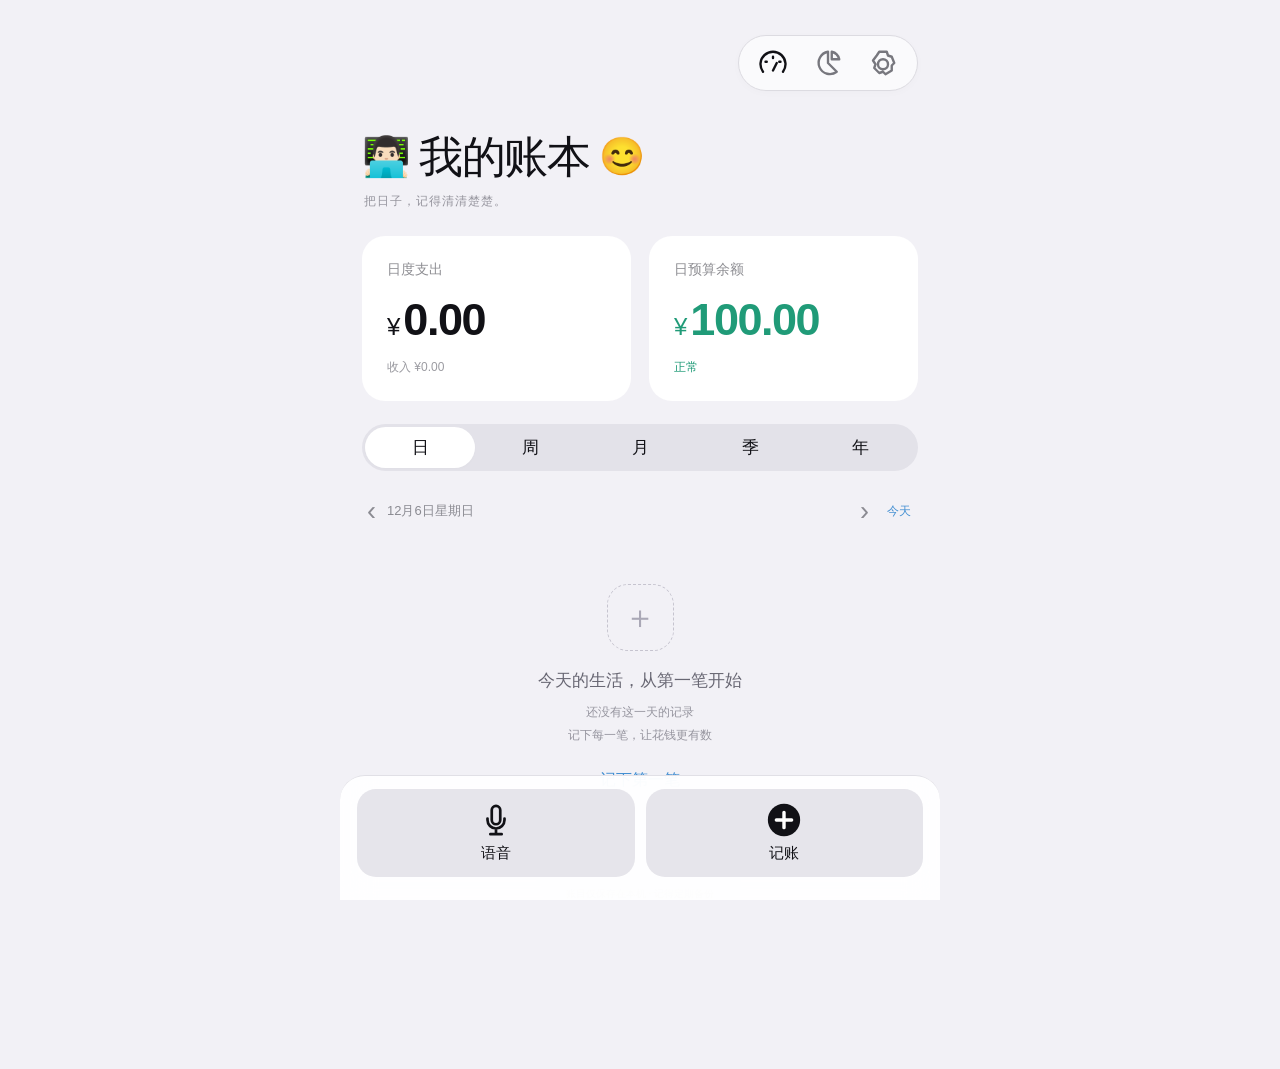
==== qingji/index.html @ 0b360a94 "Publish Qingji offline ledger PWA at /qingji/" ====
<!doctype html><html lang="zh-CN"><head><meta charset="utf-8"><meta name="viewport" content="width=device-width,initial-scale=1,viewport-fit=cover"><meta name="theme-color" content="#f2f1f6"><meta name="apple-mobile-web-app-capable" content="yes"><meta name="apple-mobile-web-app-status-bar-style" content="default"><meta name="apple-mobile-web-app-title" content="轻记"><meta name="description" content="轻记，简单好用的个人记账本。记录收支、管理预算，离线也能记。"><link rel="manifest" href="./manifest.webmanifest"><link rel="apple-touch-icon" href="./icon-192.png"><link rel="icon" href="./icon.svg"><link rel="stylesheet" href="./style.css"><title>轻记 · 记账本</title></head><body>
<main class="app"><nav class="toolbar" aria-label="工具"><button id="home" class="active" aria-label="账本"></button><button id="stats" aria-label="统计"></button><button id="settings" aria-label="设置"></button></nav><header><div class="identity"><span class="avatar">👨🏻‍💻</span><h1 id="name">我的账本</h1><span class="smile">😊</span></div><p class="subtitle">把日子，记得清清楚楚。</p></header>
<section id="ledger"><div class="cards"><article class="card"><span id="expenseLabel">日度支出</span><div class="money"><small>¥</small><strong id="expense">0.00</strong></div><p id="income">收入 ¥0.00</p></article><article class="card balance"><span id="budgetLabel">日预算余额</span><div class="money"><small>¥</small><strong id="remaining">100.00</strong></div><p id="budgetStatus">正常</p></article></div><div class="segments" id="periods" aria-label="统计周期"><button data-period="day" class="selected">日</button><button data-period="week">周</button><button data-period="month">月</button><button data-period="quarter">季</button><button data-period="year">年</button></div><div class="datebar"><button id="prev" aria-label="上一个日期">‹</button><label><input id="anchor" type="date" min="1900-01-01" max="2100-12-31"><span id="dateLabel"></span></label><button id="next" aria-label="下一个日期">›</button><button id="today">今天</button></div><section id="records" aria-live="polite"></section></section>
<section id="report" hidden><div class="report-head"><h2>收支统计</h2><p id="reportRange"></p></div><div class="cards"><article class="card"><span>总支出</span><div class="money"><small>¥</small><strong id="reportExpense">0.00</strong></div></article><article class="card balance"><span>总收入</span><div class="money"><small>¥</small><strong id="reportIncome">0.00</strong></div></article></div><h3>支出分类</h3><div id="chart"></div><p class="muted">统计周期与账本首页的选择一致</p></section>
<footer class="dock"><button id="voice"><span id="voiceIcon"></span><b>语音</b></button><button id="add"><span id="addIcon"></span><b>记账</b></button></footer><p class="local-note">账目仅保存在本机 · 记得定期备份</p></main>
<dialog id="entryDialog" class="sheet"><div class="handle"></div><form id="entryForm"><div class="sheet-title"><button type="button" id="cancelTop" class="text-button">取消</button><h2 id="entryTitle">记一笔</h2><button type="button" id="delete" class="text-button danger" hidden>删除</button><span id="titleSpacer"></span></div><div class="amount-line"><span id="typeLabel">支出</span><span class="yen">¥</span><input id="amount" aria-label="金额" placeholder="0" inputmode="decimal" autocomplete="off" maxlength="10" required></div><div class="type-tabs"><button type="button" data-type="expense" class="selected">支出</button><button type="button" data-type="income">收入</button></div><div class="entry-fields"><label class="date-field">日期<input id="entryDate" type="date" min="1900-01-01" max="2100-12-31" required></label><input id="note" placeholder="备注（可选）" aria-label="备注" maxlength="300"><label class="toggle-row">不计入预算<input id="excluded" type="checkbox" role="switch"><span class="switch"></span></label></div><div class="categories" id="categories" aria-label="选择分类"></div><p id="entryError" class="error" role="alert"></p><div class="sheet-actions"><button type="button" id="cancel">取消</button><button type="submit" class="save">保存</button></div></form></dialog>
<dialog id="settingsDialog" class="sheet settings-sheet"><div class="handle"></div><div class="sheet-title"><h2>设置</h2><button class="close" id="closeSettings" aria-label="关闭设置">×</button></div><form id="settingsForm"><label>账本名称<input id="bookName" maxlength="30" required></label><label>每日预算（元）<input id="dailyBudget" inputmode="decimal" required></label><p class="muted">周、月、季、年预算按每天的预算累加。</p><button type="submit" class="primary">保存设置</button><p class="error" id="settingsError" role="alert"></p></form><div class="settings-section"><h3>数据备份</h3><p>账目保存在当前设备和浏览器中。清除浏览器数据会删除账目，换手机前请先导出备份。</p><button id="export">导出备份</button><button id="import">恢复备份</button><input type="file" id="importFile" accept=".json,application/json" hidden></div><div class="settings-section"><h3>安装到 iPhone</h3><p>在 Safari 打开本页，点“分享”，选择“添加到主屏幕”，再点“添加”。首次联网打开后，可离线记账。</p><p>语音输入可使用金额或备注输入框中的 iPhone 键盘听写。</p><a href="./qingji-app.zip" download>下载软件源文件 ZIP</a></div><p class="version">轻记 1.0 · 好好生活，轻轻记账</p></dialog>
<div id="toast" role="status"></div><script type="module" src="./app.js"></script></body></html>
---- qingji/style.css ----
:root{font-family:-apple-system,BlinkMacSystemFont,"PingFang SC","Helvetica Neue",sans-serif;color:#111116;background:#f2f1f6;font-synthesis:none;--green:#209b78;--red:#e54b4e;--blue:#438fd2}*{box-sizing:border-box}body{margin:0}button,input{font:inherit}button,a,input{-webkit-tap-highlight-color:transparent}button{cursor:pointer;border:0;color:inherit}button:focus-visible,a:focus-visible{outline:3px solid #438fd2;outline-offset:3px}button:active{transform:scale(.98)}input{min-width:0}button svg{width:30px;height:30px;display:block}button{touch-action:manipulation}button:disabled{opacity:.35}.app{max-width:600px;margin:auto;min-height:100dvh;padding:calc(env(safe-area-inset-top) + 24px) 22px 168px}.toolbar{display:flex;align-items:center;justify-content:space-around;margin-left:auto;width:180px;background:#ffffffab;border:1px solid #dcdbe1;border-radius:35px;padding:8px 6px;box-shadow:0 2px 8px #1a163005}.toolbar button{background:transparent;padding:4px 10px;color:#77777e}.toolbar button.active{color:#101015}.identity{display:flex;align-items:center;gap:8px;margin-top:27px;white-space:nowrap}.identity h1{font-size:36px;line-height:1.25;letter-spacing:-1.5px;margin:0;font-weight:800;overflow:hidden;text-overflow:ellipsis}.avatar{font-size:39px}.smile{font-size:37px;margin-left:2px}.subtitle{color:#95949d;font-size:12px;letter-spacing:1px;margin:9px 0 26px 2px}.cards{display:grid;grid-template-columns:1fr 1fr;gap:12px}.card{background:#fff;border-radius:23px;padding:21px 17px 17px;min-height:142px;overflow:hidden;display:flex;flex-direction:column;justify-content:space-between}.card>span{font-size:14px;color:#8d8d92}.money{display:flex;align-items:baseline;gap:3px;white-space:nowrap;letter-spacing:-1.5px;margin-top:10px}.money small{font-size:24px;letter-spacing:0}.money strong{font-size:clamp(25px,8.7vw,43px);font-weight:700;line-height:1.2}.card p{font-size:12px;margin:9px 0 0;color:#9b9ba1}.balance .money,.balance p{color:var(--green)}.balance.over .money,.balance.over p{color:var(--red)}.segments{display:flex;background:#e3e2e9;border-radius:28px;padding:3px;margin-top:23px}.segments button{background:transparent;border-radius:24px;flex:1;font-size:17px;padding:9px 0}.segments button.selected{background:white;box-shadow:0 1px 3px #00000005}.datebar{display:flex;align-items:center;margin:24px 0 9px;gap:6px;color:#8b8b92;min-height:32px}.datebar>button{background:transparent;font-size:27px;padding:0 5px}.datebar #today{font-size:12px;margin-left:auto;color:var(--blue);padding:5px 7px}.datebar label{position:relative;cursor:pointer;font-size:13px;flex:1;white-space:nowrap}.datebar input{position:absolute;opacity:0;inset:0;width:100%;height:100%;cursor:pointer}.day-group h3{font-size:12px;font-weight:400;color:#93929b;margin:24px 0 10px}.record{width:100%;display:flex;align-items:center;text-align:left;background:transparent;padding:10px 0;gap:13px}.category-icon{display:flex;align-items:center;justify-content:center;width:49px;height:49px;border-radius:13px;flex-shrink:0;color:white}.category-icon svg{width:28px;height:28px}.record .detail{flex:1;min-width:0}.record .title{display:block;font-size:18px}.record .note{font-size:11px;color:#92919a;display:block;margin-top:5px;overflow:hidden;text-overflow:ellipsis;white-space:nowrap}.record .value{font-size:20px;font-variant-numeric:tabular-nums;white-space:nowrap;letter-spacing:-.3px}.record .value.income{color:var(--green)}.empty{text-align:center;padding:48px 12px;color:#96959f}.empty-icon{width:67px;height:67px;border:1.5px dashed #c6c4cf;border-radius:21px;display:grid;place-items:center;margin:0 auto 18px;font-size:32px;color:#aaa8b6}.empty h3{font-size:17px;color:#686773;font-weight:500;margin:0 0 9px}.empty p{font-size:12px;line-height:1.9;margin:0}.empty button{background:transparent;color:var(--blue);margin-top:15px;padding:8px 15px}.dock{position:fixed;bottom:0;left:50%;transform:translateX(-50%);max-width:600px;width:100%;padding:13px 17px calc(env(safe-area-inset-bottom) + 23px);display:flex;gap:11px;background:#ffffffed;border-top:1px solid #e1e0e6;z-index:5;backdrop-filter:blur(16px)}.dock button{background:#e6e5eb;border-radius:19px;display:flex;align-items:center;justify-content:center;flex-direction:column;gap:7px;height:88px;flex:1}.dock svg{width:34px;height:34px}.dock b{font-size:15px;font-weight:600}.local-note{text-align:center;font-size:10px;color:#b2b0bc;margin:40px 0 0}.sheet{position:fixed;inset:auto 0 0;margin:0 auto;border:0;border-radius:30px 30px 0 0;padding:10px 21px calc(env(safe-area-inset-bottom) + 20px);width:100%;max-width:600px;max-height:94dvh;background:#fff;overflow:auto;overscroll-behavior:contain}.sheet::backdrop{background:#11111c45;backdrop-filter:blur(3px)}body:has(dialog[open]){overflow:hidden}.handle{height:4px;width:68px;background:#d4d3d9;border-radius:8px;margin:0 auto 17px}.sheet-title{position:relative;display:flex;align-items:center;justify-content:space-between;min-height:35px;margin-bottom:15px}.sheet-title h2{font-size:19px;font-weight:650;text-align:center;position:absolute;left:50%;transform:translateX(-50%);margin:0;white-space:nowrap}.text-button{background:transparent;color:var(--blue);font-size:14px;padding:8px 0}.danger{color:var(--red)}.amount-line{display:flex;align-items:baseline;justify-content:center;gap:7px;margin:27px 0 22px;color:var(--red)}.amount-line>span:first-child{font-size:30px;font-weight:700;white-space:nowrap}.amount-line .yen{font-size:29px;color:#919198}.amount-line input{border:0;outline:0;width:150px;color:inherit;background:transparent;font-size:53px;font-weight:600;padding:0;letter-spacing:-2px;caret-color:var(--blue)}.amount-line input::placeholder{color:#d6d5dc}.type-tabs{display:flex;gap:12px;margin:0 11px 26px}.type-tabs button{flex:1;background:#f2f1f6;color:#94939b;border-radius:12px;padding:13px;font-size:21px;font-weight:550}.type-tabs [data-type=expense].selected{background:var(--red);color:white}.type-tabs [data-type=income].selected{background:var(--green);color:white}.entry-fields{margin:0 0 18px}.date-field{display:flex;align-items:center;justify-content:space-between;color:#92919a;font-size:14px;margin-bottom:12px}.date-field input{border:0;background:#f4f3f7;padding:7px 9px;border-radius:8px;color:#60606a;font-size:14px}#note{width:100%;border:1px solid #e1e0e5;border-radius:8px;padding:12px 11px;font-size:15px;outline-color:var(--blue)}#note::placeholder{color:#b9b8c0}.toggle-row{display:flex;align-items:center;justify-content:space-between;color:#939299;font-size:14px;margin-top:16px;position:relative}.toggle-row input{position:absolute;right:0;opacity:0;width:51px;height:30px;cursor:pointer}.switch{background:#cbcbd0;border-radius:25px;width:51px;height:30px;padding:3px;pointer-events:none}.switch:before{content:'';display:block;width:24px;height:24px;border-radius:50%;background:#fff;box-shadow:0 1px 3px #0001;transition:transform .15s}.toggle-row input:checked+.switch{background:var(--green)}.toggle-row input:checked+.switch:before{transform:translateX(21px)}.toggle-row input:focus-visible+.switch{outline:3px solid var(--blue)}.categories{display:grid;grid-template-columns:repeat(5,1fr);gap:17px 7px}.category{background:transparent;padding:0;display:flex;align-items:center;flex-direction:column;gap:7px;color:#92919c;font-size:12px;position:relative}.category .category-icon{width:46px;height:46px;border-radius:12px;opacity:.72}.category.selected{color:var(--blue)}.category.selected .category-icon{opacity:1;box-shadow:0 0 0 3px white,0 0 0 5px var(--blue)}.sheet-actions{display:flex;gap:12px;margin-top:18px}.sheet-actions button{flex:1;background:#e6e5eb;border-radius:13px;padding:14px;font-size:19px;color:#93929b}.sheet-actions .save{color:var(--blue);font-weight:600}.error{font-size:13px;color:var(--red);min-height:0;margin:9px 0}.error:empty{display:none}.settings-sheet .sheet-title{margin:4px 0 24px}.close{margin-left:auto;background:#f0eff4;border-radius:50%;width:31px;height:31px;font-size:23px;color:#777}.settings-sheet form label{display:block;color:#777680;font-size:14px;margin:17px 0}.settings-sheet form input{display:block;width:100%;margin-top:9px;border:1px solid #dddce3;border-radius:10px;padding:12px;background:#fff;color:#111}.primary{background:#111116;color:white;border-radius:12px;padding:13px;width:100%;margin-top:5px}.muted{color:#9b99a4;font-size:12px;line-height:1.7}.settings-section{border-top:1px solid #eeedf2;padding:12px 0;margin-top:18px}.settings-section h3{font-size:16px;font-weight:600}.settings-section p{color:#92909b;font-size:12px;line-height:1.9}.settings-section button{background:#f0eff5;border-radius:10px;padding:11px 17px;margin:4px 6px 0 0;color:var(--blue);font-size:14px}.settings-section a{display:inline-block;color:var(--blue);font-size:13px;padding:8px 0}.version{text-align:center;font-size:11px;color:#aaa7b4;margin:16px 0}#toast{position:fixed;left:50%;bottom:145px;transform:translateX(-50%);background:#22222bef;color:#fff;border-radius:14px;padding:13px 19px;font-size:13px;z-index:30;max-width:90%;width:max-content;pointer-events:none;opacity:0;transition:opacity .2s}#toast.show{opacity:1}.report-head h2{font-size:22px}.report-head p{color:#9996a2;font-size:13px}.app>section>h3{font-size:17px;margin-top:30px}.chart-row{display:flex;align-items:center;gap:11px;margin:20px 0}.chart-row .category-icon{width:39px;height:39px;border-radius:11px}.chart-info{flex:1}.chart-label{display:flex;justify-content:space-between;font-size:14px}.bar{height:6px;background:#e6e4ed;margin-top:9px;border-radius:5px;overflow:hidden}.bar i{display:block;height:100%;border-radius:5px}.chart-percent{color:#9996a2;font-size:12px;margin-left:7px}@media(min-width:650px){.app{padding-top:35px}.identity{margin-top:38px}.identity h1{font-size:44px}.cards{gap:18px}.card{padding:25px;min-height:165px}.money strong{font-size:45px}.sheet{bottom:25px;border-radius:28px;max-height:90dvh}.dock{border-radius:25px 25px 0 0}.categories{gap:22px 10px}.category .category-icon{width:55px;height:55px}.sheet{padding:12px 30px 25px}.amount-line{margin-top:32px}}@media(max-width:360px){.app{padding-left:16px;padding-right:16px}.identity h1{font-size:29px}.card{padding:18px 12px}.categories{gap:16px 4px}.sheet{padding-left:16px;padding-right:16px}.money strong{font-size:29px}}@media(prefers-reduced-motion:reduce){*{transition:none!important;scroll-behavior:auto!important}}[hidden]{display:none!important}
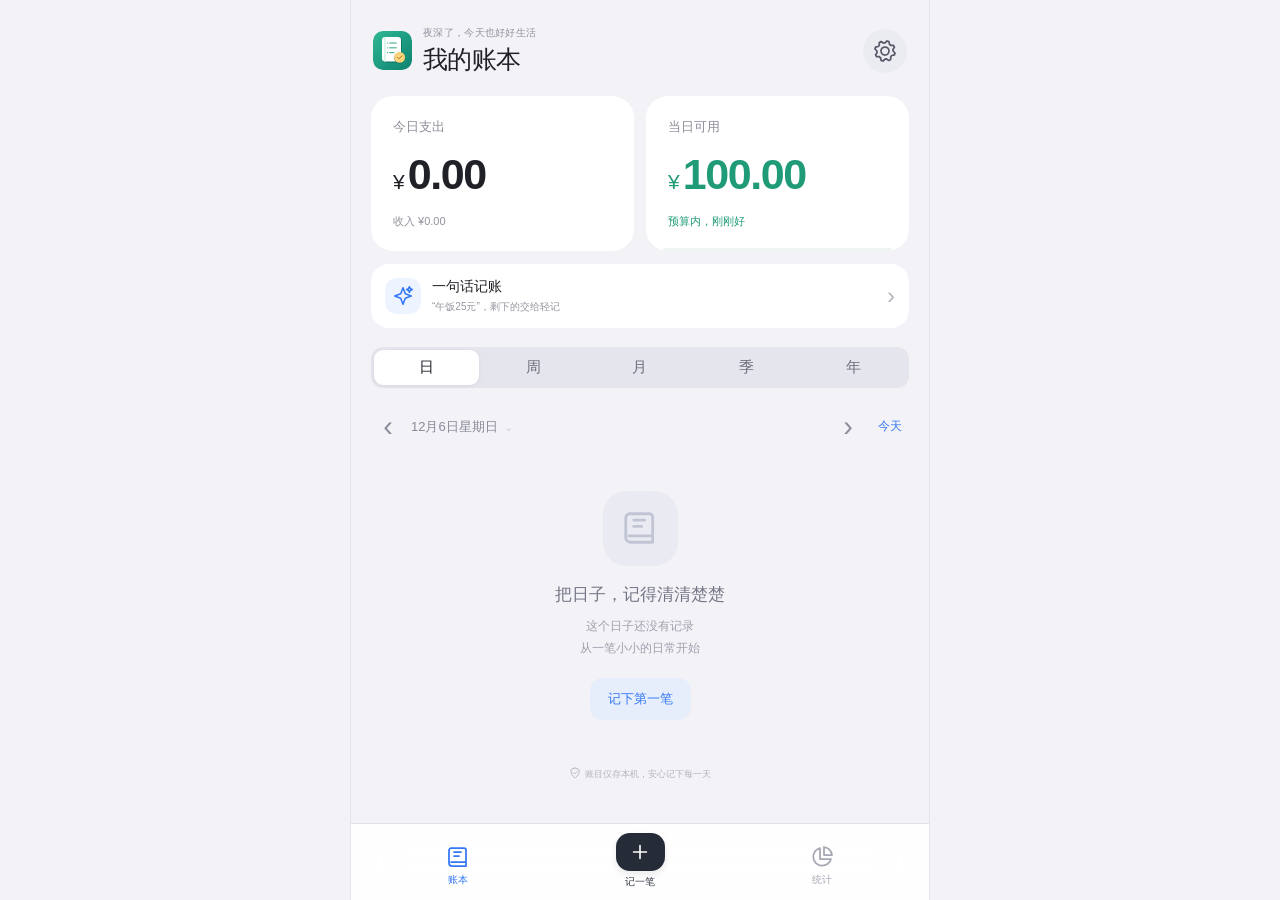
==== commit bec27749: "Upgrade Qingji with iPhone sheets, smart entry and polished app UI" ====
--- a/qingji/index.html
+++ b/qingji/index.html
@@ -1,8 +1,13 @@
-<!doctype html><html lang="zh-CN"><head><meta charset="utf-8"><meta name="viewport" content="width=device-width,initial-scale=1,viewport-fit=cover"><meta name="theme-color" content="#f2f1f6"><meta name="apple-mobile-web-app-capable" content="yes"><meta name="apple-mobile-web-app-status-bar-style" content="default"><meta name="apple-mobile-web-app-title" content="轻记"><meta name="description" content="轻记，简单好用的个人记账本。记录收支、管理预算，离线也能记。"><link rel="manifest" href="./manifest.webmanifest"><link rel="apple-touch-icon" href="./icon-192.png"><link rel="icon" href="./icon.svg"><link rel="stylesheet" href="./style.css"><title>轻记 · 记账本</title></head><body>
-<main class="app"><nav class="toolbar" aria-label="工具"><button id="home" class="active" aria-label="账本"></button><button id="stats" aria-label="统计"></button><button id="settings" aria-label="设置"></button></nav><header><div class="identity"><span class="avatar">👨🏻‍💻</span><h1 id="name">我的账本</h1><span class="smile">😊</span></div><p class="subtitle">把日子，记得清清楚楚。</p></header>
-<section id="ledger"><div class="cards"><article class="card"><span id="expenseLabel">日度支出</span><div class="money"><small>¥</small><strong id="expense">0.00</strong></div><p id="income">收入 ¥0.00</p></article><article class="card balance"><span id="budgetLabel">日预算余额</span><div class="money"><small>¥</small><strong id="remaining">100.00</strong></div><p id="budgetStatus">正常</p></article></div><div class="segments" id="periods" aria-label="统计周期"><button data-period="day" class="selected">日</button><button data-period="week">周</button><button data-period="month">月</button><button data-period="quarter">季</button><button data-period="year">年</button></div><div class="datebar"><button id="prev" aria-label="上一个日期">‹</button><label><input id="anchor" type="date" min="1900-01-01" max="2100-12-31"><span id="dateLabel"></span></label><button id="next" aria-label="下一个日期">›</button><button id="today">今天</button></div><section id="records" aria-live="polite"></section></section>
-<section id="report" hidden><div class="report-head"><h2>收支统计</h2><p id="reportRange"></p></div><div class="cards"><article class="card"><span>总支出</span><div class="money"><small>¥</small><strong id="reportExpense">0.00</strong></div></article><article class="card balance"><span>总收入</span><div class="money"><small>¥</small><strong id="reportIncome">0.00</strong></div></article></div><h3>支出分类</h3><div id="chart"></div><p class="muted">统计周期与账本首页的选择一致</p></section>
-<footer class="dock"><button id="voice"><span id="voiceIcon"></span><b>语音</b></button><button id="add"><span id="addIcon"></span><b>记账</b></button></footer><p class="local-note">账目仅保存在本机 · 记得定期备份</p></main>
-<dialog id="entryDialog" class="sheet"><div class="handle"></div><form id="entryForm"><div class="sheet-title"><button type="button" id="cancelTop" class="text-button">取消</button><h2 id="entryTitle">记一笔</h2><button type="button" id="delete" class="text-button danger" hidden>删除</button><span id="titleSpacer"></span></div><div class="amount-line"><span id="typeLabel">支出</span><span class="yen">¥</span><input id="amount" aria-label="金额" placeholder="0" inputmode="decimal" autocomplete="off" maxlength="10" required></div><div class="type-tabs"><button type="button" data-type="expense" class="selected">支出</button><button type="button" data-type="income">收入</button></div><div class="entry-fields"><label class="date-field">日期<input id="entryDate" type="date" min="1900-01-01" max="2100-12-31" required></label><input id="note" placeholder="备注（可选）" aria-label="备注" maxlength="300"><label class="toggle-row">不计入预算<input id="excluded" type="checkbox" role="switch"><span class="switch"></span></label></div><div class="categories" id="categories" aria-label="选择分类"></div><p id="entryError" class="error" role="alert"></p><div class="sheet-actions"><button type="button" id="cancel">取消</button><button type="submit" class="save">保存</button></div></form></dialog>
-<dialog id="settingsDialog" class="sheet settings-sheet"><div class="handle"></div><div class="sheet-title"><h2>设置</h2><button class="close" id="closeSettings" aria-label="关闭设置">×</button></div><form id="settingsForm"><label>账本名称<input id="bookName" maxlength="30" required></label><label>每日预算（元）<input id="dailyBudget" inputmode="decimal" required></label><p class="muted">周、月、季、年预算按每天的预算累加。</p><button type="submit" class="primary">保存设置</button><p class="error" id="settingsError" role="alert"></p></form><div class="settings-section"><h3>数据备份</h3><p>账目保存在当前设备和浏览器中。清除浏览器数据会删除账目，换手机前请先导出备份。</p><button id="export">导出备份</button><button id="import">恢复备份</button><input type="file" id="importFile" accept=".json,application/json" hidden></div><div class="settings-section"><h3>安装到 iPhone</h3><p>在 Safari 打开本页，点“分享”，选择“添加到主屏幕”，再点“添加”。首次联网打开后，可离线记账。</p><p>语音输入可使用金额或备注输入框中的 iPhone 键盘听写。</p><a href="./qingji-app.zip" download>下载软件源文件 ZIP</a></div><p class="version">轻记 1.0 · 好好生活，轻轻记账</p></dialog>
-<div id="toast" role="status"></div><script type="module" src="./app.js"></script></body></html>
+<!doctype html><html lang="zh-CN"><head><meta charset="utf-8"><meta name="viewport" content="width=device-width,initial-scale=1,viewport-fit=cover"><meta name="theme-color" content="#f2f2f7"><meta name="apple-mobile-web-app-capable" content="yes"><meta name="apple-mobile-web-app-status-bar-style" content="default"><meta name="apple-mobile-web-app-title" content="轻记"><meta name="description" content="轻记，简单、聪明的个人记账本。离线也能记录每一天。"><link rel="manifest" href="./manifest.webmanifest"><link rel="apple-touch-icon" href="./icon-180.png"><link rel="icon" href="./icon.svg"><link rel="stylesheet" href="./style.css"><title>轻记 · 记账本</title></head><body>
+<div class="app" id="app"><header class="app-header"><div class="brand"><img src="./icon.svg" alt="" width="33" height="33"><div><span class="greeting" id="greeting">好好生活，轻轻记</span><h1 id="name">我的账本</h1></div></div><button id="settings" class="icon-button" aria-label="设置"></button></header><main class="app-scroll" id="mainScroll">
+<section id="ledger"><div class="cards"><article class="card"><span id="expenseLabel">今日支出</span><div class="money"><small>¥</small><strong id="expense">0.00</strong></div><p id="income">收入 ¥0.00</p></article><article class="card balance"><span id="budgetLabel">今日可用</span><div class="money"><small>¥</small><strong id="remaining">100.00</strong></div><p id="budgetStatus">预算内，刚刚好</p><div class="budget-track"><i id="budgetProgress"></i></div></article></div>
+<button class="smart-card" id="voice"><span class="smart-symbol" id="smartIcon"></span><span><b>一句话记账</b><small>“午饭25元”，剩下的交给轻记</small></span><span class="chevron">›</span></button><div id="recent" class="recent" hidden></div>
+<div class="segments" id="periods" aria-label="统计周期"><button data-period="day" class="selected">日</button><button data-period="week">周</button><button data-period="month">月</button><button data-period="quarter">季</button><button data-period="year">年</button></div><div class="datebar"><button id="prev" aria-label="上一个日期">‹</button><label><input id="anchor" type="date" min="1900-01-01" max="2100-12-31"><span id="dateLabel"></span><span class="date-chevron">⌄</span></label><button id="next" aria-label="下一个日期">›</button><button id="today">今天</button></div><section id="records" aria-live="polite"></section><p class="local-note"><span id="shieldIcon"></span>账目仅存本机，安心记下每一天</p></section>
+<section id="report" hidden><div class="page-title"><h2>看见每一笔</h2><p id="reportRange"></p></div><div class="cards"><article class="card"><span>总支出</span><div class="money"><small>¥</small><strong id="reportExpense">0.00</strong></div></article><article class="card balance"><span>总收入</span><div class="money"><small>¥</small><strong id="reportIncome">0.00</strong></div></article></div><div class="insight" id="insight"></div><h3 class="section-title">钱都花在哪里</h3><div id="chart" class="group-card"></div><p class="muted center">统计周期跟随账本首页的选择</p></section></main>
+<nav class="dock" aria-label="主要导航"><button id="home" class="tab active" aria-label="账本"><span id="homeIcon"></span><b>账本</b></button><button id="add" class="add-tab" aria-label="记一笔"><span id="addIcon"></span><b>记一笔</b></button><button id="stats" class="tab" aria-label="统计"><span id="statsIcon"></span><b>统计</b></button></nav></div>
+<dialog id="entryDialog" class="sheet" aria-labelledby="entryTitle"><div class="sheet-shell"><header class="sheet-grab" id="entryGrab"><div class="handle" aria-hidden="true"></div><div class="sheet-title"><button type="button" id="cancelTop" class="text-button">取消</button><h2 id="entryTitle">记一笔</h2><button type="button" id="delete" class="icon-button danger" aria-label="删除账目" hidden></button><span id="titleSpacer" class="title-spacer"></span></div></header>
+<form id="entryForm" class="entry-layout"><div class="sheet-scroll" id="entryScroll"><div class="amount-line"><span id="typeLabel">支出</span><span class="yen">¥</span><input id="amount" aria-label="金额" placeholder="0.00" inputmode="none" autocomplete="off" readonly><span class="amount-caret" aria-hidden="true"></span></div><div class="type-tabs"><button type="button" data-type="expense" class="selected">支出</button><button type="button" data-type="income">收入</button></div><div class="entry-fields"><label class="field-row"><span id="calendarIcon"></span><span>日期</span><input id="entryDate" type="date" min="1900-01-01" max="2100-12-31" required></label><label class="field-row note-row"><span id="noteIcon"></span><input id="note" placeholder="加个备注，也能帮你识别分类" aria-label="备注" maxlength="300" enterkeyhint="done"><button type="button" id="doneTyping" class="text-button" hidden>完成</button></label><button id="categorySuggestion" class="suggestion" type="button" hidden></button><label class="toggle-row"><span>不计入预算</span><input id="excluded" type="checkbox" role="switch"><span class="switch"></span></label></div><div class="categories" id="categories" aria-label="选择分类"></div><p class="category-hint">选择分类 · 点金额可唤起数字键盘</p></div><div class="entry-bottom"><p id="entryError" class="error" role="alert"></p><div id="keypad" class="keypad" aria-label="金额数字键盘"><button type="button" data-key="1">1</button><button type="button" data-key="2">2</button><button type="button" data-key="3">3</button><button type="button" data-key="4">4</button><button type="button" data-key="5">5</button><button type="button" data-key="6">6</button><button type="button" data-key="7">7</button><button type="button" data-key="8">8</button><button type="button" data-key="9">9</button><button type="button" data-key=".">.</button><button type="button" data-key="0">0</button><button type="button" data-key="backspace" id="backspace" aria-label="退格"></button></div><button type="submit" class="save primary" id="saveEntry">保存这一笔</button></div></form></div></dialog>
+<dialog id="smartDialog" class="sheet compact-sheet" aria-labelledby="smartTitle"><div class="sheet-shell"><header class="sheet-grab"><div class="handle"></div><div class="sheet-title"><h2 id="smartTitle">一句话记账</h2><button class="close" id="closeSmart" aria-label="关闭智能记账">×</button></div></header><form id="smartForm" class="smart-form"><p>说清楚花了什么、多少钱，轻记帮你整理。</p><label class="smart-input"><textarea id="quickText" rows="3" maxlength="120" aria-label="一句话描述账目" placeholder="比如：昨天打车18.5元" enterkeyhint="done"></textarea></label><div class="example-chips"><button type="button" data-example="午饭25元">午饭25元</button><button type="button" data-example="昨天咖啡15元">昨天咖啡15元</button><button type="button" data-example="工资到账8000">工资到账8000</button></div><p class="muted">支持日期、收支和常见分类识别。也可用 iPhone 键盘的麦克风听写；一次输入一笔，保存前可修改。</p><p id="smartError" class="error" role="alert"></p><button class="primary" type="submit">识别并确认</button></form></div></dialog>
+<dialog id="settingsDialog" class="sheet" aria-labelledby="settingsTitle"><div class="sheet-shell"><header class="sheet-grab"><div class="handle"></div><div class="sheet-title"><h2 id="settingsTitle">我的账本</h2><button class="close" id="closeSettings" aria-label="关闭设置">×</button></div></header><div class="sheet-scroll settings-scroll"><div class="settings-brand"><img src="./icon.svg" alt="轻记图标"><div><h3>轻记</h3><p>好好生活，轻轻记账</p></div><span>2.0</span></div><form id="settingsForm"><div class="group-card"><label class="setting-row">账本名称<input id="bookName" maxlength="30" required></label><label class="setting-row">每日预算<input id="dailyBudget" inputmode="decimal" required aria-label="每日预算（元）"></label></div><p class="muted">周期预算 = 每日预算 × 周期天数</p><button type="submit" class="primary">保存设置</button><p class="error" id="settingsError" role="alert"></p></form><h3 class="section-title">数据与备份</h3><div class="group-card setting-actions"><button id="export"><span id="exportIcon"></span>导出账目备份<span>›</span></button><button id="import"><span id="importIcon"></span>恢复备份<span>›</span></button><input type="file" id="importFile" accept=".json,application/json" hidden></div><p class="muted">账目仅保存在本机。换手机或清除网站数据前，请将备份保存到“文件”，再到新设备恢复。</p><h3 class="section-title">像 App 一样使用</h3><div class="install-card"><span id="installIcon"></span><div><b>添加到 iPhone 主屏幕</b><p>Safari → 分享 → 添加到主屏幕。下次从桌面打开，即可全屏记账。</p></div></div><a class="download-link" href="./qingji-app.zip" download>下载完整软件包</a><p class="version">轻记 2.0 · 支持离线记账</p></div></div></dialog>
+<dialog id="confirmDialog" class="confirm-dialog" aria-labelledby="confirmTitle"><div class="confirm-icon" id="confirmIcon"></div><h2 id="confirmTitle">删除这笔账目？</h2><p id="confirmMessage">删除后可在提示中撤销。</p><div class="confirm-actions"><button id="confirmCancel">取消</button><button id="confirmOk" class="danger">删除</button></div></dialog>
+<div id="toast" role="status"><span id="toastText"></span><button id="undo" hidden>撤销</button></div><script type="module" src="./app.js"></script></body></html>
--- a/qingji/style.css
+++ b/qingji/style.css
@@ -1 +1,5 @@
-:root{font-family:-apple-system,BlinkMacSystemFont,"PingFang SC","Helvetica Neue",sans-serif;color:#111116;background:#f2f1f6;font-synthesis:none;--green:#209b78;--red:#e54b4e;--blue:#438fd2}*{box-sizing:border-box}body{margin:0}button,input{font:inherit}button,a,input{-webkit-tap-highlight-color:transparent}button{cursor:pointer;border:0;color:inherit}button:focus-visible,a:focus-visible{outline:3px solid #438fd2;outline-offset:3px}button:active{transform:scale(.98)}input{min-width:0}button svg{width:30px;height:30px;display:block}button{touch-action:manipulation}button:disabled{opacity:.35}.app{max-width:600px;margin:auto;min-height:100dvh;padding:calc(env(safe-area-inset-top) + 24px) 22px 168px}.toolbar{display:flex;align-items:center;justify-content:space-around;margin-left:auto;width:180px;background:#ffffffab;border:1px solid #dcdbe1;border-radius:35px;padding:8px 6px;box-shadow:0 2px 8px #1a163005}.toolbar button{background:transparent;padding:4px 10px;color:#77777e}.toolbar button.active{color:#101015}.identity{display:flex;align-items:center;gap:8px;margin-top:27px;white-space:nowrap}.identity h1{font-size:36px;line-height:1.25;letter-spacing:-1.5px;margin:0;font-weight:800;overflow:hidden;text-overflow:ellipsis}.avatar{font-size:39px}.smile{font-size:37px;margin-left:2px}.subtitle{color:#95949d;font-size:12px;letter-spacing:1px;margin:9px 0 26px 2px}.cards{display:grid;grid-template-columns:1fr 1fr;gap:12px}.card{background:#fff;border-radius:23px;padding:21px 17px 17px;min-height:142px;overflow:hidden;display:flex;flex-direction:column;justify-content:space-between}.card>span{font-size:14px;color:#8d8d92}.money{display:flex;align-items:baseline;gap:3px;white-space:nowrap;letter-spacing:-1.5px;margin-top:10px}.money small{font-size:24px;letter-spacing:0}.money strong{font-size:clamp(25px,8.7vw,43px);font-weight:700;line-height:1.2}.card p{font-size:12px;margin:9px 0 0;color:#9b9ba1}.balance .money,.balance p{color:var(--green)}.balance.over .money,.balance.over p{color:var(--red)}.segments{display:flex;background:#e3e2e9;border-radius:28px;padding:3px;margin-top:23px}.segments button{background:transparent;border-radius:24px;flex:1;font-size:17px;padding:9px 0}.segments button.selected{background:white;box-shadow:0 1px 3px #00000005}.datebar{display:flex;align-items:center;margin:24px 0 9px;gap:6px;color:#8b8b92;min-height:32px}.datebar>button{background:transparent;font-size:27px;padding:0 5px}.datebar #today{font-size:12px;margin-left:auto;color:var(--blue);padding:5px 7px}.datebar label{position:relative;cursor:pointer;font-size:13px;flex:1;white-space:nowrap}.datebar input{position:absolute;opacity:0;inset:0;width:100%;height:100%;cursor:pointer}.day-group h3{font-size:12px;font-weight:400;color:#93929b;margin:24px 0 10px}.record{width:100%;display:flex;align-items:center;text-align:left;background:transparent;padding:10px 0;gap:13px}.category-icon{display:flex;align-items:center;justify-content:center;width:49px;height:49px;border-radius:13px;flex-shrink:0;color:white}.category-icon svg{width:28px;height:28px}.record .detail{flex:1;min-width:0}.record .title{display:block;font-size:18px}.record .note{font-size:11px;color:#92919a;display:block;margin-top:5px;overflow:hidden;text-overflow:ellipsis;white-space:nowrap}.record .value{font-size:20px;font-variant-numeric:tabular-nums;white-space:nowrap;letter-spacing:-.3px}.record .value.income{color:var(--green)}.empty{text-align:center;padding:48px 12px;color:#96959f}.empty-icon{width:67px;height:67px;border:1.5px dashed #c6c4cf;border-radius:21px;display:grid;place-items:center;margin:0 auto 18px;font-size:32px;color:#aaa8b6}.empty h3{font-size:17px;color:#686773;font-weight:500;margin:0 0 9px}.empty p{font-size:12px;line-height:1.9;margin:0}.empty button{background:transparent;color:var(--blue);margin-top:15px;padding:8px 15px}.dock{position:fixed;bottom:0;left:50%;transform:translateX(-50%);max-width:600px;width:100%;padding:13px 17px calc(env(safe-area-inset-bottom) + 23px);display:flex;gap:11px;background:#ffffffed;border-top:1px solid #e1e0e6;z-index:5;backdrop-filter:blur(16px)}.dock button{background:#e6e5eb;border-radius:19px;display:flex;align-items:center;justify-content:center;flex-direction:column;gap:7px;height:88px;flex:1}.dock svg{width:34px;height:34px}.dock b{font-size:15px;font-weight:600}.local-note{text-align:center;font-size:10px;color:#b2b0bc;margin:40px 0 0}.sheet{position:fixed;inset:auto 0 0;margin:0 auto;border:0;border-radius:30px 30px 0 0;padding:10px 21px calc(env(safe-area-inset-bottom) + 20px);width:100%;max-width:600px;max-height:94dvh;background:#fff;overflow:auto;overscroll-behavior:contain}.sheet::backdrop{background:#11111c45;backdrop-filter:blur(3px)}body:has(dialog[open]){overflow:hidden}.handle{height:4px;width:68px;background:#d4d3d9;border-radius:8px;margin:0 auto 17px}.sheet-title{position:relative;display:flex;align-items:center;justify-content:space-between;min-height:35px;margin-bottom:15px}.sheet-title h2{font-size:19px;font-weight:650;text-align:center;position:absolute;left:50%;transform:translateX(-50%);margin:0;white-space:nowrap}.text-button{background:transparent;color:var(--blue);font-size:14px;padding:8px 0}.danger{color:var(--red)}.amount-line{display:flex;align-items:baseline;justify-content:center;gap:7px;margin:27px 0 22px;color:var(--red)}.amount-line>span:first-child{font-size:30px;font-weight:700;white-space:nowrap}.amount-line .yen{font-size:29px;color:#919198}.amount-line input{border:0;outline:0;width:150px;color:inherit;background:transparent;font-size:53px;font-weight:600;padding:0;letter-spacing:-2px;caret-color:var(--blue)}.amount-line input::placeholder{color:#d6d5dc}.type-tabs{display:flex;gap:12px;margin:0 11px 26px}.type-tabs button{flex:1;background:#f2f1f6;color:#94939b;border-radius:12px;padding:13px;font-size:21px;font-weight:550}.type-tabs [data-type=expense].selected{background:var(--red);color:white}.type-tabs [data-type=income].selected{background:var(--green);color:white}.entry-fields{margin:0 0 18px}.date-field{display:flex;align-items:center;justify-content:space-between;color:#92919a;font-size:14px;margin-bottom:12px}.date-field input{border:0;background:#f4f3f7;padding:7px 9px;border-radius:8px;color:#60606a;font-size:14px}#note{width:100%;border:1px solid #e1e0e5;border-radius:8px;padding:12px 11px;font-size:15px;outline-color:var(--blue)}#note::placeholder{color:#b9b8c0}.toggle-row{display:flex;align-items:center;justify-content:space-between;color:#939299;font-size:14px;margin-top:16px;position:relative}.toggle-row input{position:absolute;right:0;opacity:0;width:51px;height:30px;cursor:pointer}.switch{background:#cbcbd0;border-radius:25px;width:51px;height:30px;padding:3px;pointer-events:none}.switch:before{content:'';display:block;width:24px;height:24px;border-radius:50%;background:#fff;box-shadow:0 1px 3px #0001;transition:transform .15s}.toggle-row input:checked+.switch{background:var(--green)}.toggle-row input:checked+.switch:before{transform:translateX(21px)}.toggle-row input:focus-visible+.switch{outline:3px solid var(--blue)}.categories{display:grid;grid-template-columns:repeat(5,1fr);gap:17px 7px}.category{background:transparent;padding:0;display:flex;align-items:center;flex-direction:column;gap:7px;color:#92919c;font-size:12px;position:relative}.category .category-icon{width:46px;height:46px;border-radius:12px;opacity:.72}.category.selected{color:var(--blue)}.category.selected .category-icon{opacity:1;box-shadow:0 0 0 3px white,0 0 0 5px var(--blue)}.sheet-actions{display:flex;gap:12px;margin-top:18px}.sheet-actions button{flex:1;background:#e6e5eb;border-radius:13px;padding:14px;font-size:19px;color:#93929b}.sheet-actions .save{color:var(--blue);font-weight:600}.error{font-size:13px;color:var(--red);min-height:0;margin:9px 0}.error:empty{display:none}.settings-sheet .sheet-title{margin:4px 0 24px}.close{margin-left:auto;background:#f0eff4;border-radius:50%;width:31px;height:31px;font-size:23px;color:#777}.settings-sheet form label{display:block;color:#777680;font-size:14px;margin:17px 0}.settings-sheet form input{display:block;width:100%;margin-top:9px;border:1px solid #dddce3;border-radius:10px;padding:12px;background:#fff;color:#111}.primary{background:#111116;color:white;border-radius:12px;padding:13px;width:100%;margin-top:5px}.muted{color:#9b99a4;font-size:12px;line-height:1.7}.settings-section{border-top:1px solid #eeedf2;padding:12px 0;margin-top:18px}.settings-section h3{font-size:16px;font-weight:600}.settings-section p{color:#92909b;font-size:12px;line-height:1.9}.settings-section button{background:#f0eff5;border-radius:10px;padding:11px 17px;margin:4px 6px 0 0;color:var(--blue);font-size:14px}.settings-section a{display:inline-block;color:var(--blue);font-size:13px;padding:8px 0}.version{text-align:center;font-size:11px;color:#aaa7b4;margin:16px 0}#toast{position:fixed;left:50%;bottom:145px;transform:translateX(-50%);background:#22222bef;color:#fff;border-radius:14px;padding:13px 19px;font-size:13px;z-index:30;max-width:90%;width:max-content;pointer-events:none;opacity:0;transition:opacity .2s}#toast.show{opacity:1}.report-head h2{font-size:22px}.report-head p{color:#9996a2;font-size:13px}.app>section>h3{font-size:17px;margin-top:30px}.chart-row{display:flex;align-items:center;gap:11px;margin:20px 0}.chart-row .category-icon{width:39px;height:39px;border-radius:11px}.chart-info{flex:1}.chart-label{display:flex;justify-content:space-between;font-size:14px}.bar{height:6px;background:#e6e4ed;margin-top:9px;border-radius:5px;overflow:hidden}.bar i{display:block;height:100%;border-radius:5px}.chart-percent{color:#9996a2;font-size:12px;margin-left:7px}@media(min-width:650px){.app{padding-top:35px}.identity{margin-top:38px}.identity h1{font-size:44px}.cards{gap:18px}.card{padding:25px;min-height:165px}.money strong{font-size:45px}.sheet{bottom:25px;border-radius:28px;max-height:90dvh}.dock{border-radius:25px 25px 0 0}.categories{gap:22px 10px}.category .category-icon{width:55px;height:55px}.sheet{padding:12px 30px 25px}.amount-line{margin-top:32px}}@media(max-width:360px){.app{padding-left:16px;padding-right:16px}.identity h1{font-size:29px}.card{padding:18px 12px}.categories{gap:16px 4px}.sheet{padding-left:16px;padding-right:16px}.money strong{font-size:29px}}@media(prefers-reduced-motion:reduce){*{transition:none!important;scroll-behavior:auto!important}}[hidden]{display:none!important}
+:root{font-family:-apple-system,BlinkMacSystemFont,"PingFang SC","Helvetica Neue",sans-serif;color:#202127;background:#f2f2f7;font-synthesis:none;--green:#209b78;--red:#e64c4e;--blue:#3478f6;--muted:#92939e;--vv-height:100dvh;--keyboard-bottom:0px}*{box-sizing:border-box}html{height:100%;overflow:hidden;-webkit-text-size-adjust:100%}body{margin:0;width:100%;height:100%;overflow:hidden;overscroll-behavior:none}button,input,textarea{font:inherit}button{border:0;cursor:pointer;color:inherit;touch-action:manipulation;-webkit-user-select:none;user-select:none}button,a,input,textarea{-webkit-tap-highlight-color:transparent}button:active{filter:brightness(.94);transform:scale(.975)}button:focus-visible,a:focus-visible{outline:3px solid #3478f6;outline-offset:3px}input,textarea{font-size:16px;min-width:0;color:inherit;max-width:100%;-webkit-appearance:none;appearance:none}input:focus,textarea:focus{outline:none}button svg{width:24px;height:24px;display:block}svg{flex-shrink:0}.app{height:100dvh;height:100%;max-width:580px;margin:auto;display:flex;flex-direction:column;overflow:hidden;background:#f2f2f7}.app-header{flex-shrink:0;padding:calc(env(safe-area-inset-top) + 18px) 22px 13px;display:flex;align-items:center;justify-content:space-between;gap:12px}.brand{display:flex;align-items:center;gap:11px;min-width:0}.brand>img{border-radius:10px;width:39px;height:39px}.brand>div{min-width:0}.greeting{display:block;color:#92939e;font-size:10px;letter-spacing:.3px;margin-bottom:3px}.brand h1{font-size:25px;font-weight:750;line-height:1.3;letter-spacing:-.7px;margin:0;overflow:hidden;white-space:nowrap;text-overflow:ellipsis;max-width:270px}.icon-button{width:44px;height:44px;display:grid;place-items:center;flex-shrink:0;background:#e6e6ee80;border-radius:50%;color:#575969}.app-scroll{overflow-y:auto;overflow-x:hidden;overscroll-behavior-y:contain;-webkit-overflow-scrolling:touch;min-height:0;flex:1;padding:7px 20px 20px;scroll-padding:20px}.cards{display:grid;grid-template-columns:minmax(0,1fr) minmax(0,1fr);gap:12px}.card{min-height:141px;background:#fff;border-radius:22px;padding:18px 17px 16px;position:relative;overflow:hidden;display:flex;flex-direction:column;justify-content:space-between}.card>span{font-size:13px;color:#8d8e99}.money{display:flex;align-items:baseline;gap:3px;white-space:nowrap;margin-top:13px;letter-spacing:-1.4px;font-variant-numeric:tabular-nums}.money small{font-size:21px;letter-spacing:0;flex-shrink:0}.money strong{font-size:35px;line-height:1.15;font-weight:700;min-width:0}.card p{font-size:11px;margin:12px 0 0;color:#92939e}.balance .money,.balance p{color:var(--green)}.balance.over .money,.balance.over p{color:var(--red)}.budget-track{height:3px;position:absolute;bottom:0;left:17px;right:17px;background:#edf5f1;border-radius:3px;overflow:hidden}.budget-track i{display:block;height:100%;background:#209b78;border-radius:3px}.balance.over .budget-track i{background:var(--red)}.smart-card{display:flex;align-items:center;width:100%;gap:11px;background:#fff;padding:14px;border-radius:18px;text-align:left;margin:13px 0 19px}.smart-symbol{width:36px;height:36px;border-radius:12px;background:#eef4ff;color:#3478f6;display:grid;place-items:center}.smart-symbol svg{width:22px;height:22px}.smart-card>span:nth-child(2){min-width:0;flex:1}.smart-card b{display:block;font-weight:600;font-size:14px}.smart-card small{display:block;font-size:10px;color:#9495a0;margin-top:4px}.chevron{font-size:24px;color:#b5b6bf}.recent{display:flex;gap:7px;margin:-7px 0 17px;overflow-x:auto;scrollbar-width:none}.recent button{background:#e9e9f1;color:#747586;padding:8px 11px;border-radius:22px;font-size:11px;white-space:nowrap}.segments{display:flex;border-radius:12px;background:#e5e5ed;padding:3px;gap:2px}.segments button{flex:1;background:transparent;border-radius:9px;min-height:35px;font-size:15px;color:#6f707d;font-weight:500}.segments button.selected{color:#22232b;background:white;box-shadow:0 1px 4px #25233310}.datebar{display:flex;align-items:center;gap:6px;margin:17px 0 9px;min-height:42px;color:#8a8b98}.datebar>button{width:34px;min-height:44px;background:transparent;font-size:29px;color:#8d8e9c;border-radius:12px}.datebar label{position:relative;display:flex;align-items:center;gap:7px;font-size:13px;flex:1;min-height:44px;min-width:0;white-space:nowrap}.datebar input{position:absolute;opacity:0;inset:0;width:100%;height:100%;cursor:pointer;font-size:16px}.date-chevron{font-size:13px;color:#b8b8c4}#today{width:auto;color:var(--blue);font-size:12px;padding:0 7px}.day-group h3{font-size:11px;font-weight:400;color:#a2a2af;margin:18px 3px 9px}.records-list{background:#fff;border-radius:19px;overflow:hidden}.record{display:flex;align-items:center;text-align:left;width:100%;gap:12px;padding:14px;background:#fff;position:relative}.record+.record:before{content:'';position:absolute;top:0;left:69px;right:14px;background:#f0f0f5;height:1px}.category-icon{display:grid;place-items:center;color:#fff;flex-shrink:0;width:43px;height:43px;border-radius:12px}.category-icon svg{width:25px;height:25px}.record .detail{flex:1;min-width:0}.record .title{display:block;font-size:16px;font-weight:500;overflow:hidden;text-overflow:ellipsis;white-space:nowrap}.record .note{display:block;font-size:10px;color:#a0a0ae;margin-top:5px;overflow:hidden;white-space:nowrap;text-overflow:ellipsis}.record .value{font-size:18px;letter-spacing:-.4px;font-variant-numeric:tabular-nums;white-space:nowrap;flex-shrink:0}.record .value.income{color:var(--green)}.record .row-chevron{color:#c7c7d1;font-size:17px;margin-left:-4px}.empty{text-align:center;padding:29px 12px 24px}.empty-illustration{color:#c1c5d3;display:grid;place-items:center;margin:4px auto 17px;width:75px;height:75px;border-radius:24px;background:#e9eaf2}.empty-illustration svg{width:38px;height:38px}.empty h3{font-size:17px;font-weight:600;color:#757786;margin:0 0 9px}.empty p{font-size:12px;color:#a1a1ae;line-height:1.9;margin:0}.empty button{font-size:13px;background:#e6eefc;color:#3478f6;padding:12px 18px;border-radius:13px;margin-top:18px}.local-note{display:flex;align-items:center;justify-content:center;gap:4px;color:#b3b4be;font-size:9px;margin:23px 0 8px}.local-note svg{width:12px;height:12px}.dock{flex-shrink:0;display:flex;align-items:flex-end;padding:8px 26px calc(env(safe-area-inset-bottom) + 10px);gap:20px;background:#ffffffed;backdrop-filter:blur(24px);border-top:.5px solid #e1e1e9;min-height:70px}.dock button{flex:1;background:transparent;display:flex;align-items:center;flex-direction:column;justify-content:center;gap:4px;min-height:49px;color:#a5a7b3;border-radius:16px}.dock b{font-size:10px;font-weight:500}.dock .tab.active{color:var(--blue)}.dock .add-tab{color:#333845}.add-tab>span{background:#252b37;color:#fff;width:49px;height:38px;border-radius:14px;display:grid;place-items:center;box-shadow:0 3px 7px #20242c18}.add-tab svg{width:22px;height:22px}.page-title{padding:7px 2px 14px}.page-title h2{font-size:23px;letter-spacing:-.5px;margin:0 0 8px}.page-title p{font-size:12px;color:#9697a4;margin:0}.section-title{font-size:14px;font-weight:600;color:#858795;margin:23px 4px 11px}.group-card{background:#fff;border-radius:18px;overflow:hidden}.insight{font-size:12px;line-height:1.8;color:#6b7e75;background:#e6f1eb;padding:13px 15px;border-radius:15px;margin-top:14px}.chart-row{display:flex;gap:11px;align-items:center;padding:15px}.chart-row+.chart-row{border-top:1px solid #f2f2f6}.chart-row .category-icon{width:36px;height:36px;border-radius:11px}.chart-row svg{width:21px;height:21px}.chart-info{flex:1;min-width:0}.chart-label{display:flex;justify-content:space-between;font-size:13px;gap:5px}.chart-percent{font-size:10px;color:#a2a3af;margin-left:7px}.bar{background:#f0f0f6;height:4px;border-radius:4px;margin-top:9px;overflow:hidden}.bar i{display:block;height:100%;border-radius:4px}.chart-empty{padding:22px;text-align:center;color:#9c9eac;font-size:13px;line-height:1.9}.muted{font-size:11px;line-height:1.8;color:#a0a1ae;margin:11px 4px}.center{text-align:center}
+/* iPhone bottom sheets: only the middle scrolls; actions stay reachable. */
+.sheet{position:fixed;inset:auto 0 var(--keyboard-bottom) 0;margin:0 auto;padding:0;border:0;width:100%;max-width:580px;max-height:calc(var(--vv-height) - max(env(safe-area-inset-top),12px));border-radius:28px 28px 0 0;background:#fff;color:#25262e;overflow:hidden;box-shadow:0 -12px 55px #1b20301a;overscroll-behavior:contain}.sheet[open]{display:flex;flex-direction:column}.sheet::backdrop{background:#15172550;backdrop-filter:blur(5px)}.sheet-shell{width:100%;display:flex;flex-direction:column;min-height:0;max-height:inherit;overflow:hidden;flex:1}.sheet-grab{touch-action:none;flex-shrink:0;position:relative;padding:9px 17px 3px;cursor:grab;background:#fff;z-index:2}.handle{width:40px;height:5px;background:#d9dae2;border-radius:8px;margin:0 auto 5px}.sheet-title{display:flex;align-items:center;justify-content:space-between;min-height:42px;position:relative}.sheet-title h2{font-size:17px;font-weight:650;margin:0;position:absolute;left:50%;transform:translateX(-50%);white-space:nowrap;pointer-events:none}.text-button{background:transparent;color:var(--blue);font-size:14px;padding:8px 5px;min-height:44px;min-width:44px}.title-spacer{width:44px}.sheet-title .icon-button{background:transparent;width:44px;height:44px}.danger{color:var(--red)}.entry-layout{display:flex;flex-direction:column;min-height:0;overflow:hidden;flex:1;margin:0}.sheet-scroll{overflow-y:auto;overflow-x:hidden;min-height:0;flex:1;overscroll-behavior-y:contain;-webkit-overflow-scrolling:touch;touch-action:pan-y;scroll-padding:20px}.entry-layout>.sheet-scroll{padding:0 21px 4px}.amount-line{display:flex;align-items:baseline;justify-content:center;gap:6px;color:var(--red);height:78px;padding-top:8px;max-width:100%;overflow:hidden;position:relative}.amount-line>span:first-child{font-size:21px;font-weight:650;white-space:nowrap}.amount-line .yen{color:#9697a3;font-size:23px}.amount-line input{border:0;background:transparent;outline:none;color:inherit;font-size:45px;font-weight:650;letter-spacing:-1.7px;line-height:1.25;padding:0;width:128px;min-height:54px;caret-color:transparent;cursor:pointer;text-align:left}.amount-line input::placeholder{color:#cccdd6}.amount-caret{height:36px;width:2px;background:#3478f6;margin-left:-4px;align-self:center;display:none}.amount-line.focused .amount-caret{display:block}.type-tabs{display:flex;gap:6px;padding:3px;background:#f2f2f7;border-radius:13px;margin:1px 0 9px}.type-tabs button{flex:1;background:transparent;color:#9b9ca9;border-radius:10px;min-height:35px;font-size:16px;font-weight:600}.type-tabs [data-type=expense].selected{background:#fff;color:var(--red);box-shadow:0 1px 5px #2222340c}.type-tabs [data-type=income].selected{background:#fff;color:var(--green);box-shadow:0 1px 5px #2222340c}.field-row{display:flex;align-items:center;gap:9px;min-height:44px;border-bottom:1px solid #f0f0f5;font-size:13px;color:#90919e}.field-row>span:first-child{display:flex;color:#a4a5b1}.field-row svg{width:17px;height:17px}.field-row input[type=date]{margin-left:auto;border:0;background:transparent;font-size:16px;line-height:1.4;text-align:right;max-width:190px;padding:7px 0;color:#5c5e70;min-height:40px}.note-row input{border:0;background:transparent;padding:9px 0;flex:1;width:100%;font-size:16px;min-height:44px}.note-row input::placeholder{color:#b2b3be;font-size:13px}.note-row .text-button{padding:0;color:var(--blue);font-size:13px}.toggle-row{display:flex;align-items:center;justify-content:space-between;color:#9697a4;font-size:12px;min-height:43px;position:relative}.toggle-row input{position:absolute;right:0;opacity:0;width:47px;height:32px;cursor:pointer;z-index:1}.switch{width:44px;height:27px;padding:3px;border-radius:20px;background:#e0e1e7;pointer-events:none}.switch:before{content:'';display:block;background:white;width:21px;height:21px;border-radius:50%;box-shadow:0 1px 4px #0002;transition:transform .18s}.toggle-row input:checked+.switch{background:#29b27f}.toggle-row input:checked+.switch:before{transform:translateX(17px)}.toggle-row input:focus-visible+.switch{outline:3px solid var(--blue)}.categories{display:grid;grid-template-columns:repeat(5,minmax(0,1fr));gap:12px 6px;padding:9px 0 4px}.category{background:transparent;display:flex;flex-direction:column;align-items:center;gap:6px;padding:0 0 3px;min-height:65px;color:#8c8e9d;font-size:10px;position:relative}.category .category-icon{width:43px;height:43px;border-radius:13px;opacity:1;transition:box-shadow .15s,transform .15s}.category.selected{color:#3478f6;font-weight:500}.category.selected .category-icon{box-shadow:0 0 0 2px #fff,0 0 0 3.5px var(--blue)}.category.selected:after{content:'✓';position:absolute;top:-4px;right:calc(50% - 28px);width:15px;height:15px;border-radius:50%;background:#3478f6;color:white;border:2px solid white;font-size:8px;display:grid;place-items:center}.category-hint{text-align:center;color:#b9bac5;font-size:9px;line-height:1.4;margin:5px 0 8px}.suggestion{font-size:11px;color:#3478f6;background:#eef4ff;padding:8px 10px;border-radius:8px;margin:7px 0 0}.entry-bottom{flex-shrink:0;background:#f5f5f9;border-top:1px solid #eeeef5;padding:7px 14px calc(env(safe-area-inset-bottom) + 10px)}.keypad{display:grid;grid-template-columns:repeat(3,1fr);gap:5px 6px;margin-bottom:8px}.keypad button{min-height:44px;border-radius:11px;background:#fff;font-size:25px;line-height:1.1;color:#303341;font-weight:400;box-shadow:0 1px 0 #b1b3c51a}.keypad button[data-key="."],.keypad button[data-key="backspace"]{background:transparent;box-shadow:none}.keypad button[data-key="backspace"]{display:grid;place-items:center}.keypad svg{width:24px;height:24px}.primary{width:100%;min-height:47px;border-radius:14px;background:#252b37;color:white;font-size:16px;font-weight:600;padding:12px 17px}.primary:disabled{opacity:.4}.save{background:#3478f6}.error{font-size:12px;line-height:1.5;color:var(--red);margin:0 0 7px}.error:empty{display:none}.close{display:grid;place-items:center;margin-left:auto;border:0;background:#f0f0f6;border-radius:50%;width:44px;height:44px;font-size:23px;color:#9b9daa}.keyboard-open #keypad{display:none}.keyboard-open .entry-bottom{padding-bottom:10px}.keyboard-open .category-hint{display:none}.keyboard-open .sheet{border-radius:22px 22px 0 0}.settings-scroll{padding:7px 21px calc(env(safe-area-inset-bottom) + 24px)}.settings-brand{display:flex;align-items:center;gap:12px;padding:14px 0 21px}.settings-brand img{width:49px;height:49px;border-radius:14px}.settings-brand h3{font-size:19px;margin:0 0 5px}.settings-brand p{margin:0;font-size:11px;color:#a1a3af}.settings-brand>span{margin-left:auto;background:#f1f2f7;color:#a1a3ae;font-size:11px;border-radius:8px;padding:5px 8px}.setting-row{display:flex;align-items:center;gap:12px;font-size:14px;white-space:nowrap;padding:9px 14px;min-height:52px}.setting-row+.setting-row{border-top:1px solid #f0f0f5}.setting-row input{border:0;background:transparent;text-align:right;flex:1;min-height:32px;color:#777b8d;font-size:16px;width:100%}.setting-actions button{display:flex;align-items:center;width:100%;background:#fff;text-align:left;gap:12px;min-height:52px;padding:12px 15px;font-size:14px}.setting-actions button+button{border-top:1px solid #f0f0f5}.setting-actions button>span:first-child{color:#3478f6}.setting-actions svg{width:20px;height:20px}.setting-actions button>span:last-child{color:#bcbec9;font-size:22px;margin-left:auto}.install-card{display:flex;align-items:center;gap:12px;background:#fff;border-radius:17px;padding:16px}.install-card>span{color:#3478f6}.install-card b{font-size:13px;font-weight:600}.install-card p{font-size:11px;color:#a0a2af;line-height:1.7;margin:7px 0 0}.download-link{display:block;font-size:12px;text-align:center;color:#9299b0;text-decoration:none;padding:21px 0 3px}.version{text-align:center;color:#b6b8c4;font-size:10px;margin-top:15px}.compact-sheet{max-height:calc(var(--vv-height) - max(env(safe-area-inset-top),12px))}.smart-form{padding:2px 21px calc(env(safe-area-inset-bottom) + 20px);overflow:auto;min-height:0}.smart-form>p:first-child{font-size:12px;color:#9c9fac;line-height:1.8;margin:4px 0 17px}.smart-input{display:block;background:#f2f4fa;border-radius:16px;padding:14px}.smart-input textarea{display:block;border:0;background:transparent;resize:none;width:100%;font-size:18px;line-height:1.6}.smart-input textarea::placeholder{color:#b6bac8}.example-chips{display:flex;gap:6px;flex-wrap:wrap;margin:12px 0}.example-chips button{min-height:34px;padding:8px 10px;background:#eff2f8;color:#7d87a0;font-size:11px;border-radius:10px}.confirm-dialog{border:0;background:#fff;color:#2f3240;width:calc(100% - 62px);max-width:315px;border-radius:23px;padding:22px 20px 0;text-align:center}.confirm-dialog::backdrop{background:#171d3455;backdrop-filter:blur(5px)}.confirm-icon{display:grid;place-items:center;width:45px;height:45px;border-radius:16px;color:var(--red);background:#fff0f0;margin:0 auto 12px}.confirm-icon svg{width:23px;height:23px}.confirm-dialog h2{font-size:17px;margin:0 0 9px}.confirm-dialog p{font-size:12px;line-height:1.8;color:#9698a7;margin:0 0 18px}.confirm-actions{display:flex;border-top:1px solid #eeeef5;margin:0 -20px}.confirm-actions button{flex:1;background:transparent;padding:15px;font-size:16px;min-height:50px}.confirm-actions button+button{border-left:1px solid #eeeef5}.confirm-actions #confirmCancel{color:#3478f6}#toast{position:fixed;left:50%;bottom:calc(env(safe-area-inset-bottom) + 90px);transform:translateX(-50%) translateY(8px);display:flex;gap:18px;align-items:center;background:#252b37f2;color:#fff;border-radius:16px;padding:14px 18px;font-size:12px;z-index:100;max-width:calc(100% - 36px);width:max-content;pointer-events:none;opacity:0;transition:opacity .2s,transform .2s;line-height:1.6;box-shadow:0 5px 20px #0001}#toast.show{opacity:1;transform:translateX(-50%);pointer-events:auto}#undo{background:transparent;color:#8cb6ff;font-size:13px;min-width:35px;white-space:nowrap;padding:4px}html.modal-open .app{pointer-events:none}html.modal-open .dock{visibility:hidden}@media(min-width:650px){.app{border-left:1px solid #e4e4ed;border-right:1px solid #e4e4ed}.app-header{padding-top:26px}.card{min-height:155px;padding:22px}.money strong{font-size:43px}.sheet{border-radius:27px;bottom:calc(var(--keyboard-bottom) + 18px);max-height:calc(var(--vv-height) - 40px)}.categories{gap:18px 10px}.category .category-icon{width:48px;height:48px}.entry-layout>.sheet-scroll{padding-left:27px;padding-right:27px}.keypad button{min-height:43px}}@media(max-width:360px){.app-header{padding-left:16px;padding-right:16px}.brand h1{font-size:22px;max-width:205px}.app-scroll{padding-left:14px;padding-right:14px}.card{padding:16px 13px;min-height:128px}.money strong{font-size:30px}.card>span{font-size:12px}.record{gap:9px;padding:12px}.record .value{font-size:16px}.entry-layout>.sheet-scroll{padding-left:15px;padding-right:15px}.category .category-icon{width:39px;height:39px;border-radius:12px}.category-icon svg{width:23px;height:23px}.categories{gap:9px 4px}.keypad button{min-height:44px;font-size:22px}.amount-line{height:66px}.amount-line input{font-size:39px;min-height:48px}.type-tabs{margin-bottom:5px}.field-row{min-height:41px}.toggle-row{min-height:38px}.category-hint{margin:3px 0}.entry-bottom{padding-top:5px}}@media(prefers-reduced-motion:reduce){*{transition:none!important;animation:none!important;scroll-behavior:auto!important}}[hidden]{display:none!important}
+
+@media(prefers-reduced-motion:no-preference){.sheet[open]{animation:sheet-in .22s cubic-bezier(.2,.8,.2,1)}.sheet.dragging{animation:none}@keyframes sheet-in{from{transform:translateY(35px);opacity:.7}to{transform:translateY(0);opacity:1}}}
